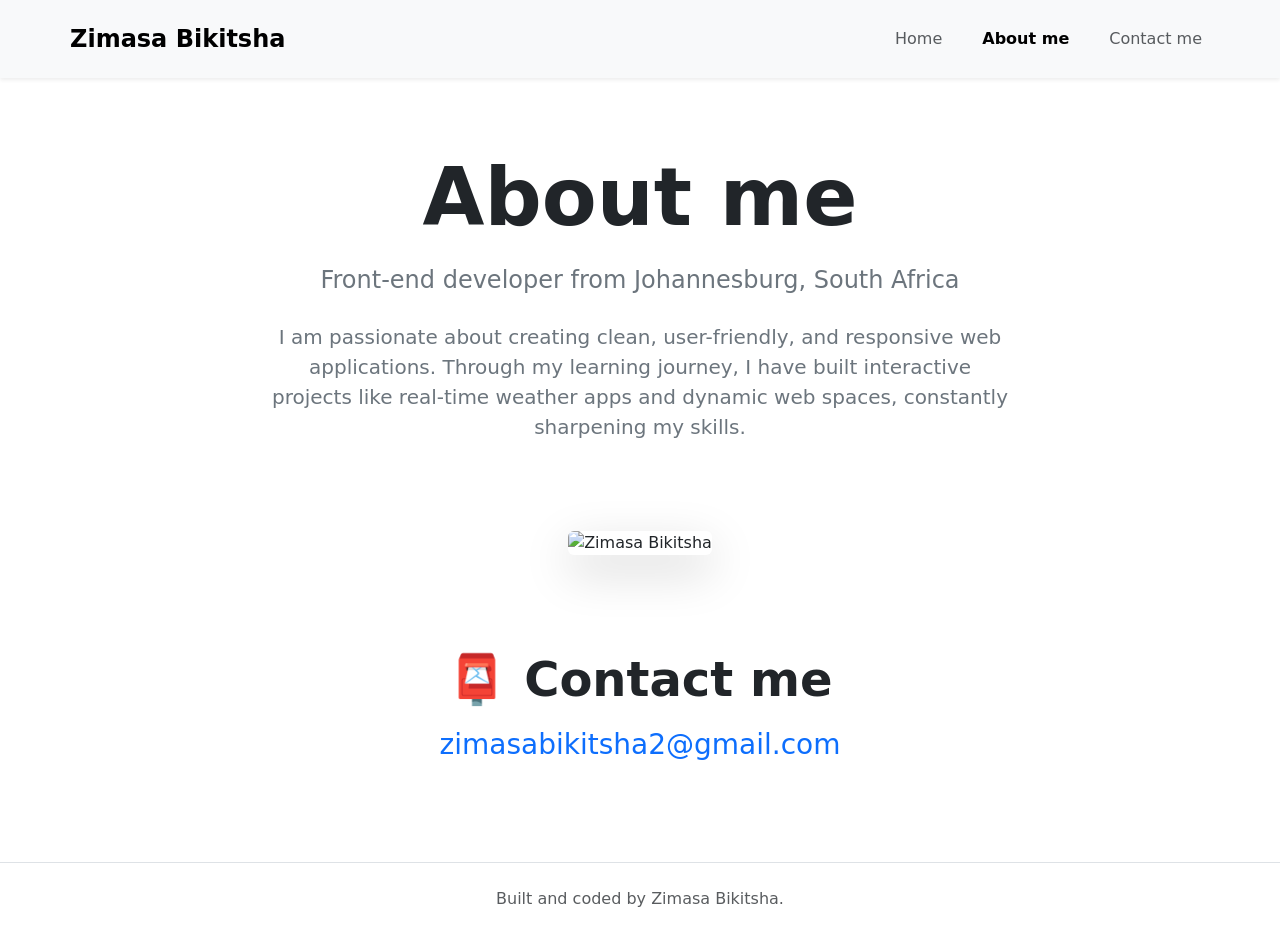
==== about.html @ dc4e9f6a "create about.html" ====
<!DOCTYPE html>
<html lang="en">
  <head>
    <title>About Me | Zimasa Bikitsha</title>
    <meta charset="UTF-8" />
    <meta name="viewport" content="width=device-width, initial-scale=1.0" />
    <link
      href="https://cdn.jsdelivr.net/npm/bootstrap@5.3.2/dist/css/bootstrap.min.css"
      rel="stylesheet"
    />
    <link href="src/styles.css" rel="stylesheet" type="text/css" />
  </head>

  <body>
    <header class="bg-light shadow-sm">
      <nav class="navbar navbar-expand-lg navbar-light container py-3">
        <a class="navbar-brand fw-bold fs-4 me-auto" href="index.html"
          >Zimasa Bikitsha</a
        >
        <div class="navbar-nav d-flex flex-row gap-4">
          <a class="nav-link text-muted" href="index.html">Home</a>
          <a class="nav-link active fw-semibold" href="about.html">About me</a>
          <a class="nav-link text-muted" href="#contact">Contact me</a>
        </div>
      </nav>
    </header>

    <main class="container py-5 text-center">
      <section class="about-hero py-4">
        <h1 class="display-1 fw-bold text-dark mb-3">About me</h1>
        <p class="subtitle fs-4 text-secondary mb-4">
          Front-end developer from Johannesburg, South Africa
        </p>
        <p class="lead text-secondary col-md-8 mx-auto">
          I am passionate about creating clean, user-friendly, and responsive
          web applications. Through my learning journey, I have built
          interactive projects like real-time weather apps and dynamic web
          spaces, constantly sharpening my skills.
        </p>
      </section>

      <section class="about-image-section my-5">
        <div class="row justify-content-center">
          <div class="col-12 col-md-8 col-lg-6">
            <img
              src="images/profile.jpg"
              alt="Zimasa Bikitsha"
              class="img-fluid rounded shadow-lg"
            />
          </div>
        </div>
      </section>

      <section id="contact" class="contact-section py-5">
        <h2 class="display-5 fw-bold mb-3">📮 Contact me</h2>
        <a
          class="email-link fs-3 text-decoration-none"
          href="mailto:zimasabikitsha2@gmai.com"
        >
          zimasabikitsha2@gmail.com
        </a>
      </section>
    </main>

    <footer class="text-center py-4 border-top">
      <p class="text-muted m-0">Built and coded by Zimasa Bikitsha.</p>
    </footer>
  </body>
</html>
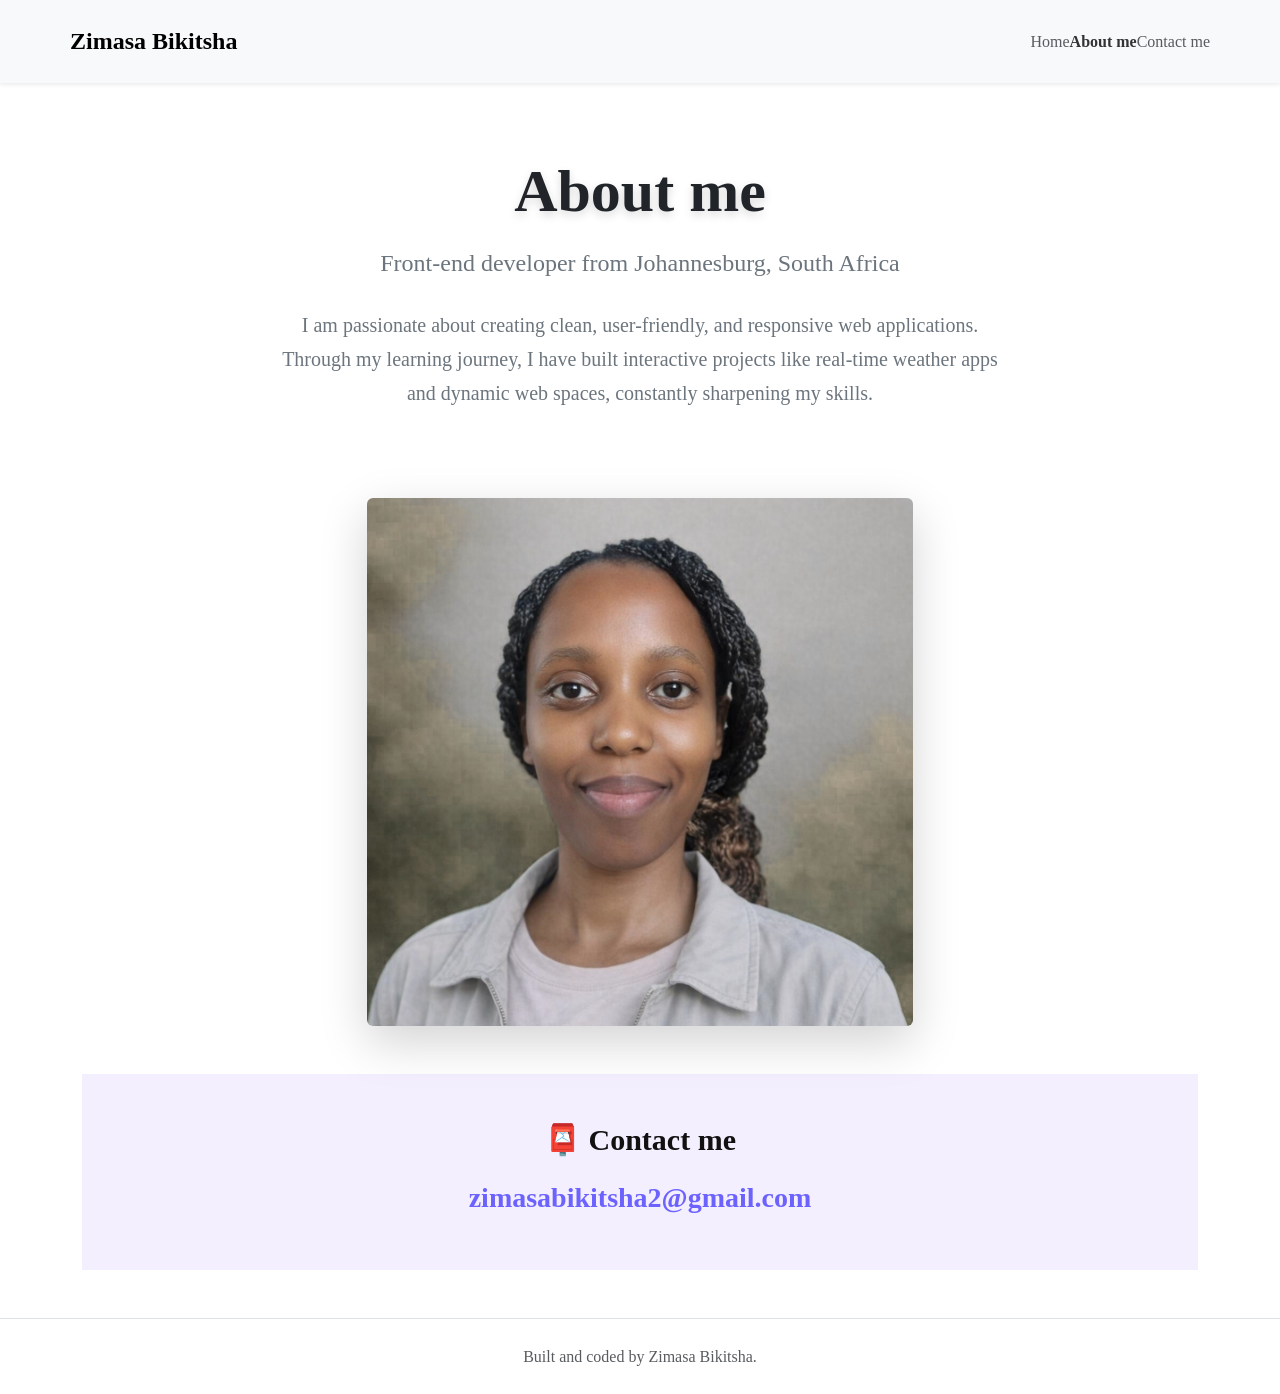
==== commit e9b9abb3: "edit index.html" ====
--- a/about.html
+++ b/about.html
@@ -8,7 +8,7 @@
       href="https://cdn.jsdelivr.net/npm/bootstrap@5.3.2/dist/css/bootstrap.min.css"
       rel="stylesheet"
     />
-    <link href="src/styles.css" rel="stylesheet" type="text/css" />
+    <link href="src/style.css" rel="stylesheet" type="text/css" />
   </head>
 
   <body>
@@ -17,15 +17,18 @@
         <a class="navbar-brand fw-bold fs-4 me-auto" href="index.html"
           >Zimasa Bikitsha</a
         >
-        <div class="navbar-nav d-flex flex-row gap-4">
+        <button class="navbar-toggler" type="button" data-bs-toggle="collapse" data-bs-target="#mainNavigation" aria-controls="mainNavigation" aria-expanded="false" aria-label="Toggle navigation">
+          <span class="navbar-toggler-icon"></span>
+        </button>
+        <div class="collapse navbar-collapse justify-content-end" id="mainNavigation">
           <a class="nav-link text-muted" href="index.html">Home</a>
-          <a class="nav-link active fw-semibold" href="about.html">About me</a>
+          <a class="nav-link active fw-semibold" aria-current="page" href="about.html">About me</a>
           <a class="nav-link text-muted" href="#contact">Contact me</a>
         </div>
       </nav>
     </header>
 
-    <main class="container py-5 text-center">
+    <main class="container py-4 py-md-5 text-center">
       <section class="about-hero py-4">
         <h1 class="display-1 fw-bold text-dark mb-3">About me</h1>
         <p class="subtitle fs-4 text-secondary mb-4">
@@ -55,7 +58,7 @@
         <h2 class="display-5 fw-bold mb-3">📮 Contact me</h2>
         <a
           class="email-link fs-3 text-decoration-none"
-          href="mailto:zimasabikitsha2@gmai.com"
+          href="mailto:zimasabikitsha2@gmail.com"
         >
           zimasabikitsha2@gmail.com
         </a>
--- a/src/style.css
+++ b/src/style.css
@@ -0,0 +1,233 @@
+:root {
+  --primary-color: #6c63ff;
+  --secondary-color: #ff6584;
+  --tertiary-color: #2a9d8f;
+  --background-color: #ffffff;
+  --card-background: #f4efff;
+  --page-shadow: 0 4px 10px rgba(0, 0, 0, 0.15);
+}
+
+
+* {
+  box-sizing: border-box;
+}
+
+body {
+  margin: 0;
+  background-color: var(--background-color);
+  font-family: Georgia, serif;
+  color: #333333;
+  line-height: 1.7;
+}
+
+
+
+.navigation {
+  display: flex;
+  justify-content: flex-end;
+  gap: 30px;
+  padding: 20px 8%;
+}
+
+.navigation a {
+  color: var(--primary-color);
+  text-decoration: none;
+  font-weight: bold;
+}
+
+.navigation a:hover {
+  color: var(--secondary-color);
+  text-decoration: underline;
+}
+
+
+.hero,
+.about-hero {
+  text-align: center;
+  padding: 60px 20px;
+}
+
+.hero h2 {
+  font-size: 30px;
+  margin-bottom: 5px;
+}
+
+.hero h1,
+.about-hero h1 {
+  font-size: clamp(35px, 6vw, 60px);
+  color: #111111;
+  margin: 0;
+  text-shadow: var(--page-shadow);
+}
+
+.subtitle {
+  color: #555555;
+  font-size: 19px;
+}
+
+
+.introduction,
+.skills,
+.about-content {
+  max-width: 1100px;
+  margin: 0 auto;
+  padding: 25px;
+}
+
+.introduction h2,
+.skills h2 {
+  text-align: center;
+  font-size: 28px;
+  color: var(--primary-color);
+  margin-bottom: 30px;
+}
+
+
+.card-container,
+.about-content {
+  display: flex;
+  justify-content: space-evenly;
+  gap: 25px;
+  align-items: stretch;
+}
+
+
+.info-card {
+  flex: 1;
+  border: 1px solid #e0d6f5;
+  border-radius: 8px;
+  background-color: var(--card-background);
+  padding: 25px;
+  box-shadow: var(--page-shadow);
+}
+
+.info-card h2,
+.info-card h3 {
+  color: var(--primary-color);
+  text-align: center;
+}
+
+.info-card p {
+  text-align: left;
+}
+
+
+.skill-list {
+  display: flex;
+  justify-content: space-evenly;
+  flex-wrap: wrap;
+  gap: 15px;
+}
+
+.skill-list span {
+  background-color: var(--tertiary-color);
+  color: white;
+  padding: 10px 18px;
+  border-radius: 5px;
+}
+
+
+.contact-section {
+  text-align: center;
+  background-color: var(--card-background);
+  padding: 45px 20px;
+  margin-top: 40px;
+}
+
+.contact-section h2 {
+  font-size: 30px;
+  color: #111111;
+}
+
+.contact-section p {
+  max-width: 650px;
+  margin: 15px auto;
+}
+
+
+.email-link {
+  color: var(--primary-color);
+  font-size: 20px;
+  font-weight: bold;
+}
+
+.email-link:visited {
+  color: #7041a6;
+}
+
+.email-link:hover {
+  color: var(--secondary-color);
+}
+
+
+.back-link {
+  text-align: center;
+  margin: 35px;
+}
+
+.back-link a {
+  color: var(--primary-color);
+  text-decoration: none;
+}
+
+.back-link a:hover {
+  color: var(--secondary-color);
+  text-decoration: underline;
+}
+
+
+footer {
+  text-align: center;
+  padding: 20px;
+}
+
+footer a {
+  color: var(--primary-color);
+}
+
+
+@media (max-width: 700px) {
+
+  .navigation {
+    justify-content: center;
+    gap: 20px;
+    padding: 15px;
+  }
+
+  .hero,
+  .about-hero {
+    padding: 35px 15px;
+  }
+
+  .hero h2 {
+    font-size: 23px;
+  }
+
+  .subtitle {
+    font-size: 16px;
+  }
+
+  .card-container,
+  .about-content {
+    flex-direction: column;
+  }
+
+  .info-card {
+    width: 100%;
+  }
+
+  .introduction,
+  .skills,
+  .about-content {
+    padding: 15px;
+  }
+
+  .contact-section {
+    padding: 30px 15px;
+  }
+
+  .email-link {
+    font-size: 17px;
+    overflow-wrap: anywhere;
+  }
+}
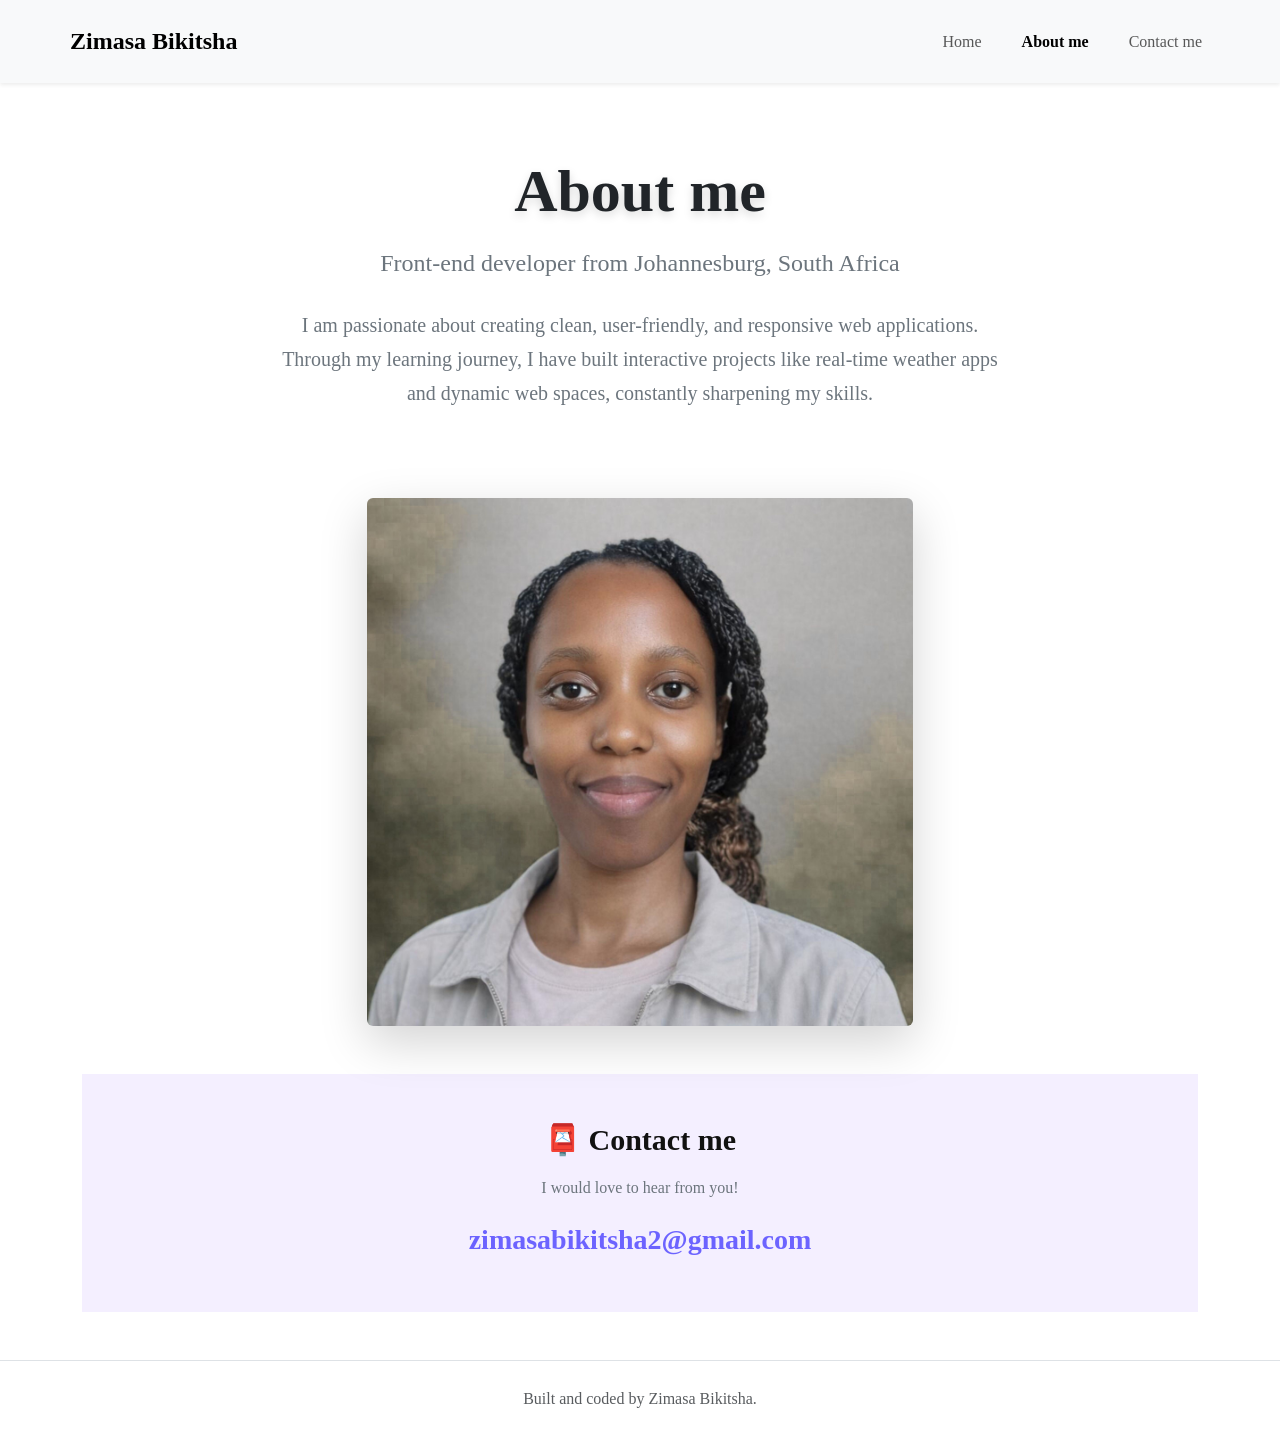
==== commit a4795560: "change index.html and about.html" ====
--- a/about.html
+++ b/about.html
@@ -1,9 +1,17 @@
 <!DOCTYPE html>
 <html lang="en">
   <head>
-    <title>About Me | Zimasa Bikitsha</title>
+    <title>About Me | Zimasa Bikitsha - Front-end Developer</title>
     <meta charset="UTF-8" />
     <meta name="viewport" content="width=device-width, initial-scale=1.0" />
+    <meta
+      name="description"
+      content="Learn more about Zimasa Bikitsha, a front-end developer from Johannesburg, South Africa, passionate about building responsive and user-friendly websites."
+    />
+
+    <meta name="author" content="Zimasa Bikitsha" />
+    <meta name="robots" content="index, follow" />
+
     <link
       href="https://cdn.jsdelivr.net/npm/bootstrap@5.3.2/dist/css/bootstrap.min.css"
       rel="stylesheet"
@@ -21,9 +29,10 @@
           <span class="navbar-toggler-icon"></span>
         </button>
         <div class="collapse navbar-collapse justify-content-end" id="mainNavigation">
-          <a class="nav-link text-muted" href="index.html">Home</a>
+           <div class="navbar-nav gap-lg-4">
+          <a class="nav-link" href="index.html">Home</a>
           <a class="nav-link active fw-semibold" aria-current="page" href="about.html">About me</a>
-          <a class="nav-link text-muted" href="#contact">Contact me</a>
+          <a class="nav-link" href="#contact">Contact me</a>
         </div>
       </nav>
     </header>
@@ -42,13 +51,14 @@
         </p>
       </section>
 
-      <section class="about-image-section my-5">
+      <section class="about-image-section my-5" aria-label="Profile photograpgh">
         <div class="row justify-content-center">
           <div class="col-12 col-md-8 col-lg-6">
             <img
               src="images/profile.jpg"
-              alt="Zimasa Bikitsha"
-              class="img-fluid rounded shadow-lg"
+              alt="Profile photograph of Zimasa Bikitsha"
+              class="img-fluid rounded shadow-lg profile-image"
+              loading="lazy"
             />
           </div>
         </div>
@@ -56,6 +66,7 @@
 
       <section id="contact" class="contact-section py-5">
         <h2 class="display-5 fw-bold mb-3">📮 Contact me</h2>
+        <p class="text-secondary">I would love to hear from you!</p>
         <a
           class="email-link fs-3 text-decoration-none"
           href="mailto:zimasabikitsha2@gmail.com"
@@ -68,5 +79,8 @@
     <footer class="text-center py-4 border-top">
       <p class="text-muted m-0">Built and coded by Zimasa Bikitsha.</p>
     </footer>
+    <script
+      src="https://cdn.jsdelivr.net/npm/bootstrap@5.3.2/dist/js/bootstrap.bundle.min.js"
+    ></script>
   </body>
 </html>
